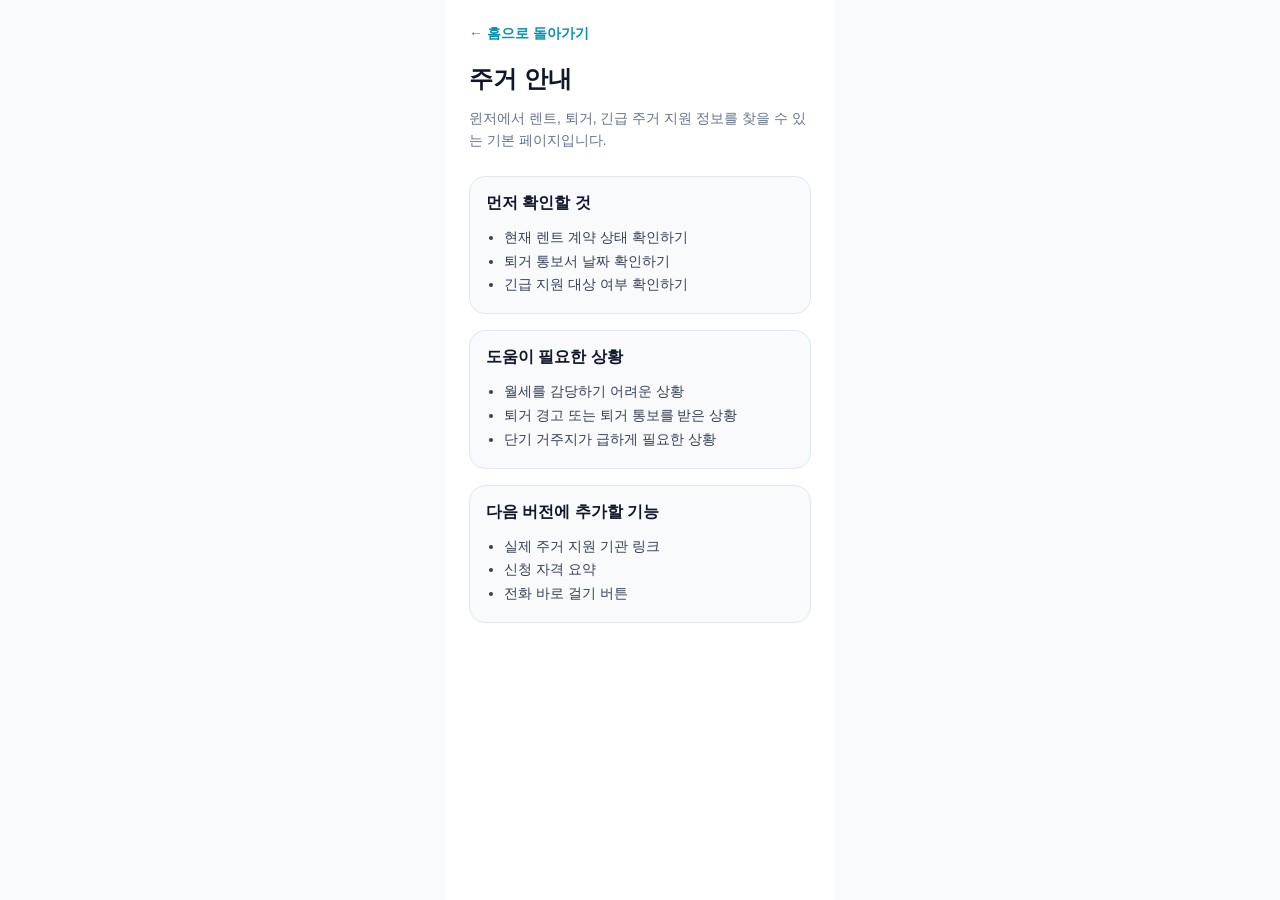
==== housing.html @ f6095042 "add housing detail page" ====
<!DOCTYPE html>
<html lang="ko">
<head>
  <meta charset="UTF-8" />
  <meta name="viewport" content="width=device-width, initial-scale=1.0" />
  <title>주거 안내 | Windsor Korean Life App</title>
  <style>
    body {
      margin: 0;
      font-family: Arial, sans-serif;
      background: #f8fafc;
      color: #0f172a;
    }

    .app {
      max-width: 390px;
      margin: 0 auto;
      min-height: 100vh;
      background: white;
      padding: 24px;
      box-sizing: border-box;
    }

    .back {
      display: inline-block;
      margin-bottom: 20px;
      color: #0891b2;
      text-decoration: none;
      font-size: 14px;
      font-weight: bold;
    }

    .title {
      font-size: 24px;
      font-weight: bold;
      margin-bottom: 12px;
    }

    .desc {
      font-size: 14px;
      color: #64748b;
      line-height: 1.6;
      margin-bottom: 24px;
    }

    .section {
      background: #f8fafc;
      border: 1px solid #e2e8f0;
      border-radius: 16px;
      padding: 16px;
      margin-bottom: 16px;
    }

    .section h2 {
      font-size: 16px;
      margin: 0 0 12px;
    }

    .section ul {
      margin: 0;
      padding-left: 18px;
      color: #334155;
      font-size: 14px;
      line-height: 1.7;
    }
  </style>
</head>
<body>
  <div class="app">
    <a class="back" href="./index.html">← 홈으로 돌아가기</a>

    <div class="title">주거 안내</div>
    <div class="desc">
      윈저에서 렌트, 퇴거, 긴급 주거 지원 정보를 찾을 수 있는 기본 페이지입니다.
    </div>

    <div class="section">
      <h2>먼저 확인할 것</h2>
      <ul>
        <li>현재 렌트 계약 상태 확인하기</li>
        <li>퇴거 통보서 날짜 확인하기</li>
        <li>긴급 지원 대상 여부 확인하기</li>
      </ul>
    </div>

    <div class="section">
      <h2>도움이 필요한 상황</h2>
      <ul>
        <li>월세를 감당하기 어려운 상황</li>
        <li>퇴거 경고 또는 퇴거 통보를 받은 상황</li>
        <li>단기 거주지가 급하게 필요한 상황</li>
      </ul>
    </div>

    <div class="section">
      <h2>다음 버전에 추가할 기능</h2>
      <ul>
        <li>실제 주거 지원 기관 링크</li>
        <li>신청 자격 요약</li>
        <li>전화 바로 걸기 버튼</li>
      </ul>
    </div>
  </div>
</body>
</html>
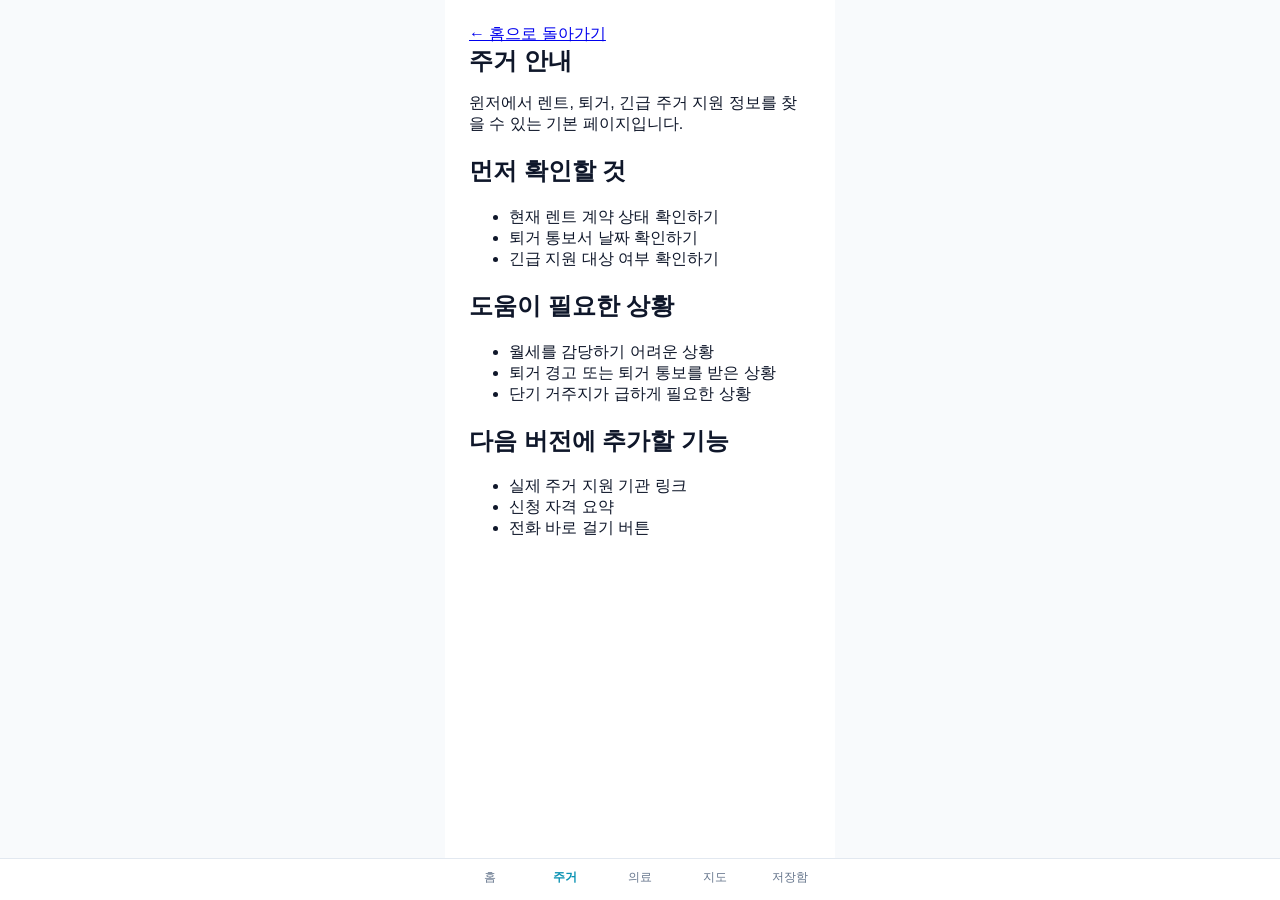
==== commit 057128ae: "공통 CSS 파일 분리 각 페이지에 style.css 연결 하단 탭바 추가" ====
--- a/housing.html
+++ b/housing.html
@@ -4,66 +4,7 @@
   <meta charset="UTF-8" />
   <meta name="viewport" content="width=device-width, initial-scale=1.0" />
   <title>주거 안내 | Windsor Korean Life App</title>
-  <style>
-    body {
-      margin: 0;
-      font-family: Arial, sans-serif;
-      background: #f8fafc;
-      color: #0f172a;
-    }
-
-    .app {
-      max-width: 390px;
-      margin: 0 auto;
-      min-height: 100vh;
-      background: white;
-      padding: 24px;
-      box-sizing: border-box;
-    }
-
-    .back {
-      display: inline-block;
-      margin-bottom: 20px;
-      color: #0891b2;
-      text-decoration: none;
-      font-size: 14px;
-      font-weight: bold;
-    }
-
-    .title {
-      font-size: 24px;
-      font-weight: bold;
-      margin-bottom: 12px;
-    }
-
-    .desc {
-      font-size: 14px;
-      color: #64748b;
-      line-height: 1.6;
-      margin-bottom: 24px;
-    }
-
-    .section {
-      background: #f8fafc;
-      border: 1px solid #e2e8f0;
-      border-radius: 16px;
-      padding: 16px;
-      margin-bottom: 16px;
-    }
-
-    .section h2 {
-      font-size: 16px;
-      margin: 0 0 12px;
-    }
-
-    .section ul {
-      margin: 0;
-      padding-left: 18px;
-      color: #334155;
-      font-size: 14px;
-      line-height: 1.7;
-    }
-  </style>
+  <link rel="stylesheet" href="./style.css">
 </head>
 <body>
   <div class="app">
@@ -101,5 +42,15 @@
       </ul>
     </div>
   </div>
+  <div class="tabbar">
+  <div class="tabbar-inner">
+    <a class="tab-link" href="./index.html">홈</a>
+    <a class="tab-link active" href="./housing.html">주거</a>
+    <a class="tab-link" href="./medical.html">의료</a>
+    <a class="tab-link" href="./map.html">지도</a>
+    <a class="tab-link" href="./saved.html">저장함</a>
+  </div>
+</div>
+
 </body>
 </html>
--- a/style.css
+++ b/style.css
@@ -0,0 +1,109 @@
+body {
+      margin: 0;
+      font-family: Arial, sans-serif;
+      background: #f8fafc;
+      color: #0f172a;
+    }
+
+    .app {
+      max-width: 390px;
+      margin: 0 auto;
+      min-height: 100vh;
+      background: white;
+      padding: 24px;
+      padding-bottom: 100px;
+      box-sizing: border-box;
+    }
+
+    .title {
+      font-size: 24px;
+      font-weight: bold;
+      margin-bottom: 16px;
+    }
+
+    .subtitle {
+      font-size: 14px;
+      color: #64748b;
+      margin-bottom: 24px;
+    }
+
+    .card-grid {
+      display: grid;
+      grid-template-columns: 1fr 1fr;
+      gap: 16px;
+    }
+
+    .card-link {
+      text-decoration: none;
+      color: inherit;
+    }
+
+    .card {
+      background: #ffffff;
+      border: 1px solid #e2e8f0;
+      border-radius: 16px;
+      padding: 16px;
+      box-shadow: 0 1px 2px rgba(15, 23, 42, 0.06);
+      min-height: 116px;
+      box-sizing: border-box;
+    }
+
+    .card h2 {
+      font-size: 16px;
+      margin: 0 0 8px;
+    }
+
+    .card p {
+      font-size: 14px;
+      color: #64748b;
+      margin: 0;
+      line-height: 1.5;
+    }
+
+    .button {
+      display: block;
+      width: 100%;
+      margin-top: 24px;
+      height: 48px;
+      line-height: 48px;
+      text-align: center;
+      text-decoration: none;
+      border-radius: 12px;
+      background: #0891b2;
+      color: white;
+      font-size: 14px;
+      font-weight: bold;
+    }
+    .tabbar {
+  position: fixed;
+  bottom: 0;
+  left: 0;
+  width: 100%;
+  background: #ffffff;
+  border-top: 1px solid #e2e8f0;
+  display: flex;
+  justify-content: center;
+  z-index: 1000;
+}
+
+.tabbar-inner {
+  width: 100%;
+  max-width: 390px;
+  display: grid;
+  grid-template-columns: repeat(5, 1fr);
+  padding: 10px 8px 14px;
+  box-sizing: border-box;
+}
+
+.tab-link {
+  text-decoration: none;
+  color: #64748b;
+  font-size: 12px;
+  text-align: center;
+  line-height: 1.4;
+}
+
+.tab-link.active {
+  color: #0891b2;
+  font-weight: bold;
+}
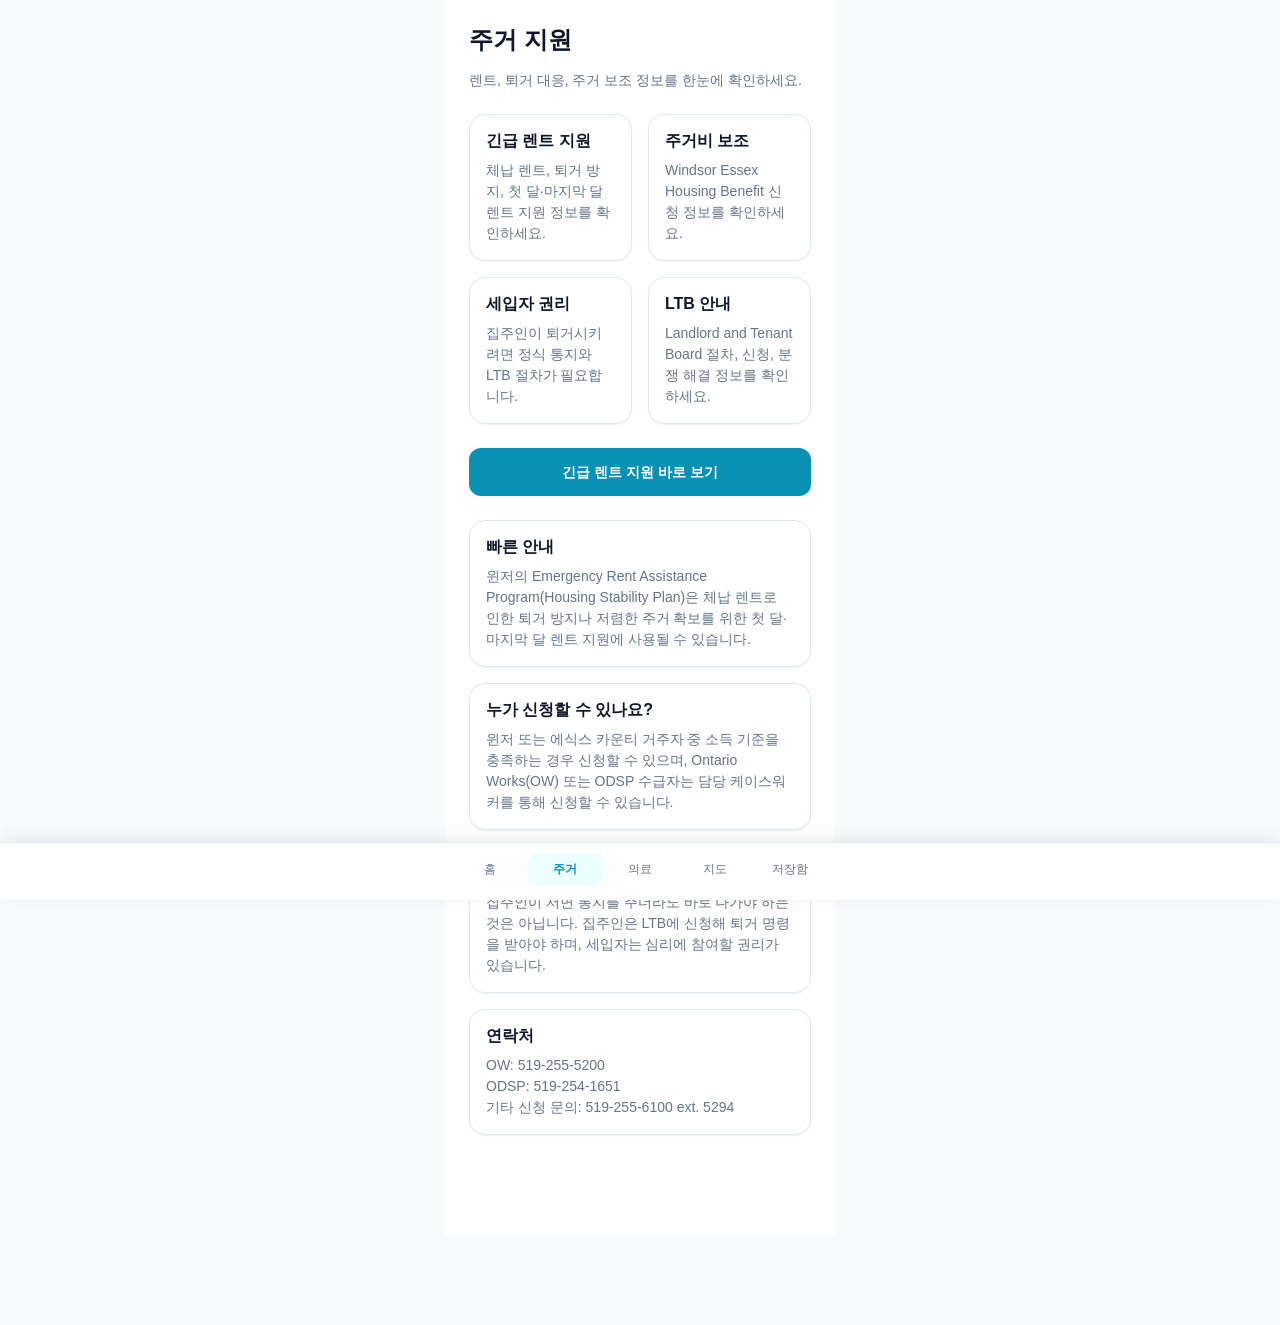
==== commit 4cd1b637: "feat: add shared CSS, tab bar, and content pages" ====
--- a/housing.html
+++ b/housing.html
@@ -3,54 +3,92 @@
 <head>
   <meta charset="UTF-8" />
   <meta name="viewport" content="width=device-width, initial-scale=1.0" />
-  <title>주거 안내 | Windsor Korean Life App</title>
-  <link rel="stylesheet" href="./style.css">
+  <title>주거 | Windsor Korean Life App</title>
+  <link rel="stylesheet" href="./style.css" />
 </head>
 <body>
   <div class="app">
-    <a class="back" href="./index.html">← 홈으로 돌아가기</a>
+    <div class="title">주거 지원</div>
+    <div class="subtitle">렌트, 퇴거 대응, 주거 보조 정보를 한눈에 확인하세요.</div>
 
-    <div class="title">주거 안내</div>
-    <div class="desc">
-      윈저에서 렌트, 퇴거, 긴급 주거 지원 정보를 찾을 수 있는 기본 페이지입니다.
+    <div class="card-grid">
+      <a class="card-link" href="https://www.citywindsor.ca/residents/housing/housing-with-supports-and-homelessness-prevention/emergency-rent-and-utility-assistance" target="_blank" rel="noopener noreferrer">
+        <div class="card">
+          <h2>긴급 렌트 지원</h2>
+          <p>체납 렌트, 퇴거 방지, 첫 달·마지막 달 렌트 지원 정보를 확인하세요.</p>
+        </div>
+      </a>
+
+      <a class="card-link" href="https://www.wechc.com/windsor-essex-housing-benefit" target="_blank" rel="noopener noreferrer">
+        <div class="card">
+          <h2>주거비 보조</h2>
+          <p>Windsor Essex Housing Benefit 신청 정보를 확인하세요.</p>
+        </div>
+      </a>
+
+      <a class="card-link" href="https://www.ontario.ca/page/renting-ontario-your-rights" target="_blank" rel="noopener noreferrer">
+        <div class="card">
+          <h2>세입자 권리</h2>
+          <p>집주인이 퇴거시키려면 정식 통지와 LTB 절차가 필요합니다.</p>
+        </div>
+      </a>
+
+      <a class="card-link" href="https://tribunalsontario.ca/ltb/" target="_blank" rel="noopener noreferrer">
+        <div class="card">
+          <h2>LTB 안내</h2>
+          <p>Landlord and Tenant Board 절차, 신청, 분쟁 해결 정보를 확인하세요.</p>
+        </div>
+      </a>
     </div>
 
-    <div class="section">
-      <h2>먼저 확인할 것</h2>
-      <ul>
-        <li>현재 렌트 계약 상태 확인하기</li>
-        <li>퇴거 통보서 날짜 확인하기</li>
-        <li>긴급 지원 대상 여부 확인하기</li>
-      </ul>
-    </div>
+    <a class="button" href="https://www.citywindsor.ca/residents/housing/housing-with-supports-and-homelessness-prevention/emergency-rent-and-utility-assistance" target="_blank" rel="noopener noreferrer">
+      긴급 렌트 지원 바로 보기
+    </a>
 
-    <div class="section">
-      <h2>도움이 필요한 상황</h2>
-      <ul>
-        <li>월세를 감당하기 어려운 상황</li>
-        <li>퇴거 경고 또는 퇴거 통보를 받은 상황</li>
-        <li>단기 거주지가 급하게 필요한 상황</li>
-      </ul>
-    </div>
+    <div style="margin-top: 24px;">
+      <div class="card" style="margin-bottom: 16px;">
+        <h2>빠른 안내</h2>
+        <p>
+          윈저의 Emergency Rent Assistance Program(Housing Stability Plan)은
+          체납 렌트로 인한 퇴거 방지나 저렴한 주거 확보를 위한 첫 달·마지막 달 렌트 지원에 사용될 수 있습니다.
+        </p>
+      </div>
 
-    <div class="section">
-      <h2>다음 버전에 추가할 기능</h2>
-      <ul>
-        <li>실제 주거 지원 기관 링크</li>
-        <li>신청 자격 요약</li>
-        <li>전화 바로 걸기 버튼</li>
-      </ul>
+      <div class="card" style="margin-bottom: 16px;">
+        <h2>누가 신청할 수 있나요?</h2>
+        <p>
+          윈저 또는 에식스 카운티 거주자 중 소득 기준을 충족하는 경우 신청할 수 있으며,
+          Ontario Works(OW) 또는 ODSP 수급자는 담당 케이스워커를 통해 신청할 수 있습니다.
+        </p>
+      </div>
+
+      <div class="card" style="margin-bottom: 16px;">
+        <h2>퇴거 통지 받았을 때</h2>
+        <p>
+          집주인이 서면 통지를 주더라도 바로 나가야 하는 것은 아닙니다.
+          집주인은 LTB에 신청해 퇴거 명령을 받아야 하며, 세입자는 심리에 참여할 권리가 있습니다.
+        </p>
+      </div>
+
+      <div class="card">
+        <h2>연락처</h2>
+        <p>
+          OW: 519-255-5200<br />
+          ODSP: 519-254-1651<br />
+          기타 신청 문의: 519-255-6100 ext. 5294
+        </p>
+      </div>
     </div>
   </div>
+
   <div class="tabbar">
-  <div class="tabbar-inner">
-    <a class="tab-link" href="./index.html">홈</a>
-    <a class="tab-link active" href="./housing.html">주거</a>
-    <a class="tab-link" href="./medical.html">의료</a>
-    <a class="tab-link" href="./map.html">지도</a>
-    <a class="tab-link" href="./saved.html">저장함</a>
+    <div class="tabbar-inner">
+      <a class="tab-link" href="./index.html">홈</a>
+      <a class="tab-link active" href="./housing.html">주거</a>
+      <a class="tab-link" href="./medical.html">의료</a>
+      <a class="tab-link" href="./map.html">지도</a>
+      <a class="tab-link" href="./saved.html">저장함</a>
+    </div>
   </div>
-</div>
-
 </body>
 </html>
--- a/style.css
+++ b/style.css
@@ -1,89 +1,93 @@
 body {
-      margin: 0;
-      font-family: Arial, sans-serif;
-      background: #f8fafc;
-      color: #0f172a;
-    }
+  margin: 0;
+  font-family: Arial, sans-serif;
+  background: #f8fafc;
+  color: #0f172a;
+  padding-bottom: 90px;
+}
 
-    .app {
-      max-width: 390px;
-      margin: 0 auto;
-      min-height: 100vh;
-      background: white;
-      padding: 24px;
-      padding-bottom: 100px;
-      box-sizing: border-box;
-    }
+.app {
+  max-width: 390px;
+  margin: 0 auto;
+  min-height: 100vh;
+  background: white;
+  padding: 24px;
+  padding-bottom: 100px;
+  box-sizing: border-box;
+}
 
-    .title {
-      font-size: 24px;
-      font-weight: bold;
-      margin-bottom: 16px;
-    }
+.title {
+  font-size: 24px;
+  font-weight: bold;
+  margin-bottom: 16px;
+}
 
-    .subtitle {
-      font-size: 14px;
-      color: #64748b;
-      margin-bottom: 24px;
-    }
+.subtitle {
+  font-size: 14px;
+  color: #64748b;
+  margin-bottom: 24px;
+}
 
-    .card-grid {
-      display: grid;
-      grid-template-columns: 1fr 1fr;
-      gap: 16px;
-    }
+.card-grid {
+  display: grid;
+  grid-template-columns: 1fr 1fr;
+  gap: 16px;
+}
 
-    .card-link {
-      text-decoration: none;
-      color: inherit;
-    }
+.card-link {
+  text-decoration: none;
+  color: inherit;
+}
 
-    .card {
-      background: #ffffff;
-      border: 1px solid #e2e8f0;
-      border-radius: 16px;
-      padding: 16px;
-      box-shadow: 0 1px 2px rgba(15, 23, 42, 0.06);
-      min-height: 116px;
-      box-sizing: border-box;
-    }
+.card {
+  background: #ffffff;
+  border: 1px solid #e2e8f0;
+  border-radius: 16px;
+  padding: 16px;
+  box-shadow: 0 1px 2px rgba(15, 23, 42, 0.06);
+  min-height: 116px;
+  box-sizing: border-box;
+}
 
-    .card h2 {
-      font-size: 16px;
-      margin: 0 0 8px;
-    }
+.card h2 {
+  font-size: 16px;
+  margin: 0 0 8px;
+}
 
-    .card p {
-      font-size: 14px;
-      color: #64748b;
-      margin: 0;
-      line-height: 1.5;
-    }
+.card p {
+  font-size: 14px;
+  color: #64748b;
+  margin: 0;
+  line-height: 1.5;
+}
 
-    .button {
-      display: block;
-      width: 100%;
-      margin-top: 24px;
-      height: 48px;
-      line-height: 48px;
-      text-align: center;
-      text-decoration: none;
-      border-radius: 12px;
-      background: #0891b2;
-      color: white;
-      font-size: 14px;
-      font-weight: bold;
-    }
-    .tabbar {
+.button {
+  display: block;
+  width: 100%;
+  margin-top: 24px;
+  height: 48px;
+  line-height: 48px;
+  text-align: center;
+  text-decoration: none;
+  border-radius: 12px;
+  background: #0891b2;
+  color: white;
+  font-size: 14px;
+  font-weight: bold;
+}
+
+.tabbar {
   position: fixed;
   bottom: 0;
   left: 0;
   width: 100%;
-  background: #ffffff;
+  background: rgba(255, 255, 255, 0.96);
   border-top: 1px solid #e2e8f0;
+  box-shadow: 0 -4px 16px rgba(15, 23, 42, 0.08);
   display: flex;
   justify-content: center;
   z-index: 1000;
+  backdrop-filter: blur(8px);
 }
 
 .tabbar-inner {
@@ -101,9 +105,43 @@
   font-size: 12px;
   text-align: center;
   line-height: 1.4;
+  padding: 8px 4px;
+  border-radius: 10px;
+  transition: all 0.2s ease;
 }
 
 .tab-link.active {
   color: #0891b2;
   font-weight: bold;
+  background: #ecfeff;
+}
+
+.tab-link:hover {
+  background: #f1f5f9;
+}
+
+.section {
+  margin-top: 24px;
+}
+
+.stack {
+  display: grid;
+  gap: 16px;
+}
+
+.card-center {
+  text-align: center;
+}
+
+.card-note {
+  background: #f8fafc;
+  border: 1px solid #e2e8f0;
+}
+
+.page-button {
+  margin-top: 16px;
+}
+
+.empty-state-text {
+  margin-top: 8px;
 }
